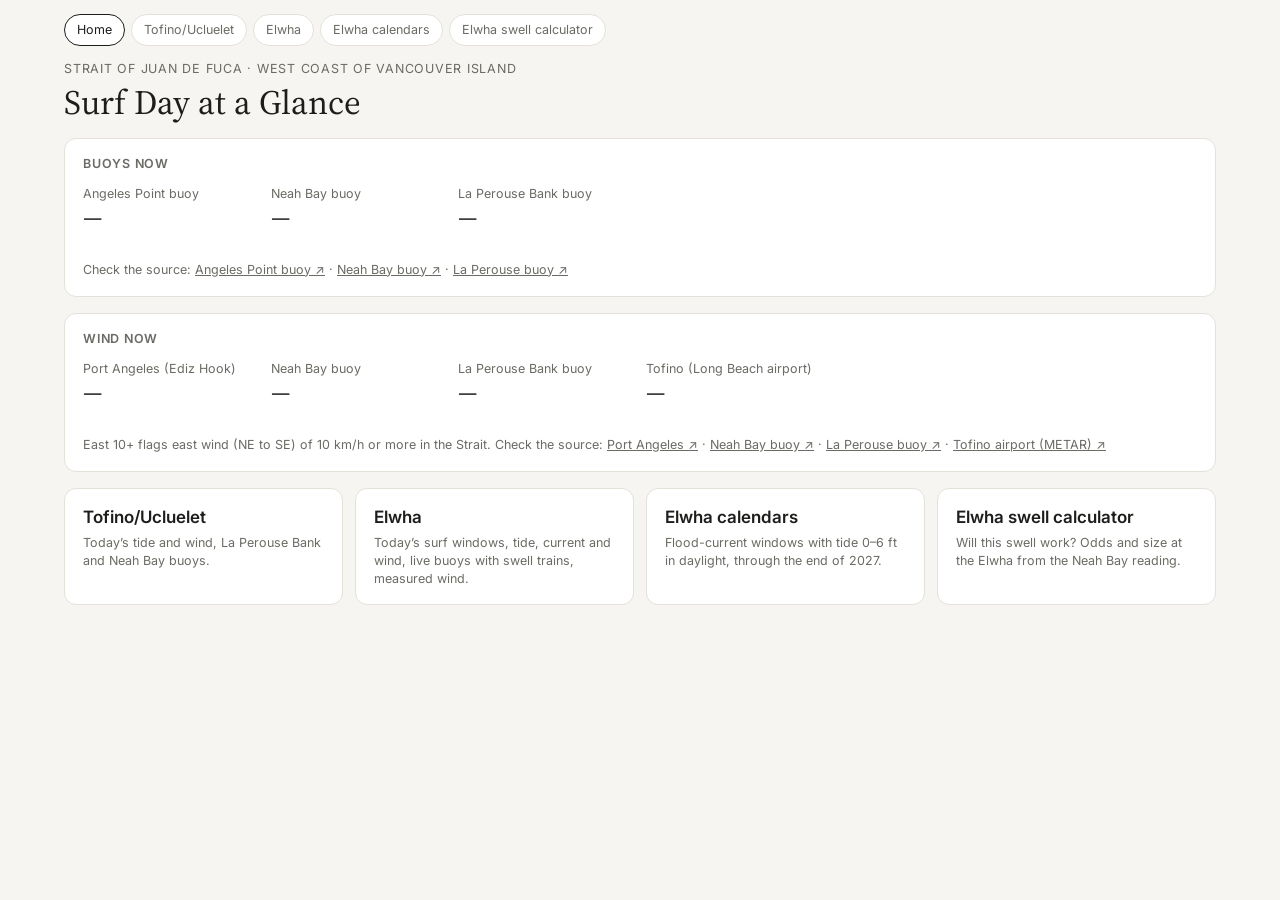
==== index.html @ 18128c05 "Home: group buoys and wind, add Neah Bay and La Perouse wind; move the Elwha tab after Tofino Co-Aut" ====
<!doctype html>
<html lang="en">
<head>
<meta charset="utf-8">
<meta name="viewport" content="width=device-width, initial-scale=1, viewport-fit=cover">
<title>Surf Day at a Glance</title>
<link rel="manifest" href="manifest.webmanifest">
<link rel="apple-touch-icon" href="assets/icon-180.png">
<link rel="icon" href="assets/icon.svg" type="image/svg+xml">
<meta name="apple-mobile-web-app-capable" content="yes">
<meta name="apple-mobile-web-app-title" content="Surf">
<link rel="preconnect" href="https://fonts.googleapis.com">
<link href="https://fonts.googleapis.com/css2?family=Inter:wght@400;600&family=Source+Serif+4:opsz@8..60&display=swap" rel="stylesheet">
<link rel="stylesheet" href="assets/site.css">
<script src="assets/d3.min.js"></script>
<script src="assets/dash.js"></script>
<style>
  .home { max-width: 72rem; margin: 0 auto; display: grid; gap: 16px; }
  .home h1 { font-family: var(--font-anthropic-serif); font-weight: 400; font-size: 34px; margin: 6px 0 0; line-height: 1.1; }
  .home .eyebrow { font-size: var(--cds-font-size-caption); color: var(--color-fg-muted); text-transform: uppercase; letter-spacing: .06em; margin: 0; }
  .now { display: grid; grid-template-columns: repeat(auto-fit, minmax(min(100%, 10rem), 1fr)); gap: 12px; background: var(--color-panel); border: 1px solid var(--color-border-line); border-radius: var(--cds-radius); padding: 16px 18px; }
  .now .nm { font-size: var(--cds-font-size-caption); color: var(--color-fg-muted); margin: 0; }
  .now .big { font-family: var(--font-anthropic-serif); font-size: 24px; line-height: 1.15; font-variant-numeric: tabular-nums; min-height: 1.15em; }
  .now .sub { font-size: var(--cds-font-size-caption); color: var(--color-fg-muted); font-variant-numeric: tabular-nums; min-height: 1.3em; }
  .tiles { display: grid; grid-template-columns: repeat(auto-fit, minmax(min(100%, 16rem), 1fr)); gap: 12px; }
  .tile { display: block; text-decoration: none; background: var(--color-panel); border: 1px solid var(--color-border-line); border-radius: var(--cds-radius); padding: 16px 18px; }
  .tile:hover { border-color: var(--color-fg-muted); }
  .tile h2 { font-size: var(--cds-font-size-heading); margin: 0 0 4px; font-weight: 600; }
  .tile p { margin: 0; color: var(--color-fg-muted); font-size: var(--cds-font-size-caption); }
  .flag { color: var(--color-bad); font-weight: 600; }
  .now .grp { grid-column: 1 / -1; margin: 0; font-size: var(--cds-font-size-caption); font-weight: 600; text-transform: uppercase; letter-spacing: .06em; color: var(--color-fg-muted); }
  .now .src { grid-column: 1 / -1; margin: 0; }
</style>
</head>
<body>
<nav class="site-nav"><a href="./" aria-current="page">Home</a><a href="tofino.html">Tofino/Ucluelet</a><a href="ap.html">Elwha</a><a href="calendar.html">Elwha calendars</a><a href="calculator.html">Elwha swell calculator</a></nav>
<main class="home">
  <header>
    <p class="eyebrow">Strait of Juan de Fuca · West coast of Vancouver Island</p>
    <h1>Surf Day at a Glance</h1>
  </header>
  <section class="now" aria-label="Buoys now">
    <h2 class="grp">Buoys now</h2>
    <div><p class="nm">Angeles Point buoy</p><div class="big" data-draw="b_ap">—</div><div class="sub" data-draw="s_ap"></div></div>
    <div><p class="nm">Neah Bay buoy</p><div class="big" data-draw="b_neah">—</div><div class="sub" data-draw="s_neah"></div></div>
    <div><p class="nm">La Perouse Bank buoy</p><div class="big" data-draw="b_lp">—</div><div class="sub" data-draw="s_lp"></div></div>
    <p class="src">Check the source: <a href="https://www.ndbc.noaa.gov/station_page.php?station=46267" target="_blank" rel="noopener">Angeles Point buoy ↗</a> · <a href="https://www.ndbc.noaa.gov/station_page.php?station=46087" target="_blank" rel="noopener">Neah Bay buoy ↗</a> · <a href="https://www.ndbc.noaa.gov/station_page.php?station=46206" target="_blank" rel="noopener">La Perouse buoy ↗</a></p>
  </section>
  <section class="now" aria-label="Wind now">
    <h2 class="grp">Wind now</h2>
    <div><p class="nm">Port Angeles (Ediz Hook)</p><div class="big" data-draw="w_pa">—</div><div class="sub" data-draw="ws_pa"></div></div>
    <div><p class="nm">Neah Bay buoy</p><div class="big" data-draw="w_neah">—</div><div class="sub" data-draw="ws_neah"></div></div>
    <div><p class="nm">La Perouse Bank buoy</p><div class="big" data-draw="w_lp">—</div><div class="sub" data-draw="ws_lp"></div></div>
    <div><p class="nm">Tofino (Long Beach airport)</p><div class="big" data-draw="w_tof">—</div><div class="sub" data-draw="ws_tof"></div></div>
    <p class="src">East 10+ flags east wind (NE to SE) of 10 km/h or more in the Strait. Check the source: <a href="https://www.ndbc.noaa.gov/station_page.php?station=PTAW1" target="_blank" rel="noopener">Port Angeles ↗</a> · <a href="https://www.ndbc.noaa.gov/station_page.php?station=46087" target="_blank" rel="noopener">Neah Bay buoy ↗</a> · <a href="https://www.ndbc.noaa.gov/station_page.php?station=46206" target="_blank" rel="noopener">La Perouse buoy ↗</a> · <a href="https://aviationweather.gov/data/metar/?id=CYAZ&hours=12" target="_blank" rel="noopener">Tofino airport (METAR) ↗</a></p>
  </section>
  <section class="tiles">
    <a class="tile" href="tofino.html"><h2>Tofino/Ucluelet</h2><p>Today’s tide and wind, La Perouse Bank and Neah Bay buoys.</p></a>
    <a class="tile" href="ap.html"><h2>Elwha</h2><p>Today’s surf windows, tide, current and wind, live buoys with swell trains, measured wind.</p></a>
    <a class="tile" href="calendar.html"><h2>Elwha calendars</h2><p>Flood-current windows with tide 0–6 ft in daylight, through the end of 2027.</p></a>
    <a class="tile" href="calculator.html"><h2>Elwha swell calculator</h2><p>Will this swell work? Odds and size at the Elwha from the Neah Bay reading.</p></a>
  </section>
</main>
<p class="site-updated" id="updated"></p>
<script>
(() => {
  const ok = (id) => dash.data(id).status === 'ok';
  const last = (id) => (ok(id) ? dash.data(id).data.slice().sort((a, b) => (a.at < b.at ? -1 : 1)).slice(-1)[0] : null);
  const clock = (at) => { const h = +at.slice(11, 13), m = at.slice(14, 16); return `${(h + 11) % 12 + 1}:${m} ${h < 12 ? 'AM' : 'PM'}`; };
  const big = (r) => (r ? `${r.wave_ft} ft @ ${r.period_s ?? '—'} s` : '—');
  dash.draw('b_ap', (el) => { el.textContent = big(last('ap')); });
  dash.draw('s_ap', (el) => { const r = last('ap'); el.textContent = r ? `${r.direction ?? ''} · ${clock(r.at)} WA` : ''; });
  dash.draw('b_neah', (el) => { el.textContent = big(last('neah')); });
  dash.draw('s_neah', (el) => { const r = last('neah'); el.textContent = r ? `${r.direction ?? ''} ${r.dir_type ?? ''} · ${clock(r.at)} WA` : ''; });
  dash.draw('b_lp', (el) => { el.textContent = big(last('lp')); });
  dash.draw('s_lp', (el) => { const r = last('lp'); el.textContent = r ? `${clock(r.at)} WA` : ''; });
  const obs = (name) => (ok('wind') ? dash.data('wind').data.filter((r) => r.station === name).slice(-1)[0] : null);
  const tof = () => (ok('tofobs') ? dash.data('tofobs').data.slice(-1)[0] : null);
  const bcClock = (iso) => new Date(iso).toLocaleTimeString('en-US', { timeZone: 'America/Vancouver', hour: 'numeric', minute: '2-digit' });
  const windBig = (r) => (!r ? '—' : r.wind_kmh === 0 || r.dir_deg == null ? (r.wind_kmh ? `${r.wind_dir ?? 'VRB'} ${r.wind_kmh} km/h` : 'Calm') : `${r.wind_dir} ${r.wind_kmh} km/h`);
  const windSub = (el, r, when, strait) => {
    if (!r) return (el.textContent = '');
    el.replaceChildren(`${r.gust_kmh != null ? `gusts ${r.gust_kmh} · ` : ''}${when}`);
    if (strait && r.dir_deg != null && r.dir_deg >= 45 && r.dir_deg <= 135 && r.wind_kmh >= 10) { const f = document.createElement('span'); f.className = 'flag'; f.textContent = ' · East 10+'; el.append(f); }
  };
  for (const [k, name, strait] of [['pa', 'Port Angeles', true], ['neah', 'Neah Bay', true], ['lp', 'La Perouse Bank', false]]) {
    dash.draw('w_' + k, (el) => { el.textContent = windBig(obs(name)); });
    dash.draw('ws_' + k, (el) => { const r = obs(name); windSub(el, r, r ? `${clock(r.at)} WA` : '', strait); });
  }
  dash.draw('w_tof', (el) => { el.textContent = windBig(tof()); });
  dash.draw('ws_tof', (el) => { const r = tof(); windSub(el, r, r ? `${bcClock(r.utc)} BC` : '', false); });
  dash.load({ tofobs: 'data/tofino_obs.json', ap: 'data/ap_buoy.json', neah: 'data/neah_buoy.json', lp: 'data/lp_buoy.json', wind: 'data/wind_obs.json' }, ['buoys', 'wind_obs', 'tofino_obs']);
})();
</script>
</body>
</html>
---- assets/site.css ----
:root {
  --font-anthropic-sans: "Inter", system-ui, -apple-system, "Segoe UI", sans-serif;
  --font-anthropic-serif: "Source Serif 4", Georgia, serif;
  --cds-gap-xs: 4px; --cds-gap-sm: 8px; --cds-gap-md: 12px; --cds-gap-lg: 16px;
  --cds-pad-xs: 4px; --cds-pad-sm: 8px; --cds-pad-lg: 18px;
  --cds-radius: 12px;
  --cds-font-size-caption: 12.5px; --cds-font-size-body: 14.5px; --cds-font-size-heading: 17px; --cds-font-size-title: 26px;
  --cds-font-weight-medium: 600;
  --cds-dur-slow: .3s;

  --color-bg: #f6f5f1;
  --color-panel: #ffffff;
  --color-fg: #1d1d1b;
  --color-fg-muted: #6b6a64;
  --color-border-line: #e3e1da;
  --color-ok: #1f8a5b;
  --color-warn: #b7791f;
  --color-bad: #c0392b;
  --cds-chart-grid: #ecebe6;
  --cds-chart-reference: #b9b7ae;
  --cds-chart-axis: #a3a199;
  --cds-chart-muted: #b3b1a8;
  --cds-surface-popover: #ffffff;
  --cds-border: #dcdad2;
  --cds-shadow-popover: 0 4px 16px rgba(0,0,0,.12);
  --cds-text-secondary: #6b6a64;
  --series-0: #2f6fb5; --series-1: #2b8fa8; --series-2: #c9702b; --series-3: #6d5bc4; --series-4: #b0477a;
  color-scheme: light;
}
@media (prefers-color-scheme: dark) {
  :root {
    --color-bg: #161614; --color-panel: #1f1f1c; --color-fg: #ecebe6; --color-fg-muted: #a09f97;
    --color-border-line: #33322e; --color-ok: #3fb67f; --color-warn: #e0a243; --color-bad: #e5604f;
    --cds-chart-grid: #2c2b28; --cds-chart-reference: #5d5c55; --cds-chart-axis: #6e6d66; --cds-chart-muted: #6e6d66;
    --cds-surface-popover: #2a2a26; --cds-border: #3d3c37; --cds-shadow-popover: 0 4px 16px rgba(0,0,0,.5);
    --cds-text-secondary: #a09f97;
    --series-0: #6ea8e8; --series-1: #5cc3d6; --series-2: #e8995a; --series-3: #a596ef; --series-4: #e27fae;
    color-scheme: dark;
  }
}
* { box-sizing: border-box; }
html { -webkit-text-size-adjust: 100%; }
body {
  margin: 0; background: var(--color-bg); color: var(--color-fg);
  font-family: var(--font-anthropic-sans); font-size: var(--cds-font-size-body); line-height: 1.45;
  padding: max(14px, env(safe-area-inset-top)) max(16px, env(safe-area-inset-right)) max(28px, env(safe-area-inset-bottom)) max(16px, env(safe-area-inset-left));
}
a { color: inherit; }
.site-nav { max-width: 72rem; margin: 0 auto 14px; display: flex; gap: 6px; overflow-x: auto; scrollbar-width: none; }
.site-nav::-webkit-scrollbar { display: none; }
.site-nav a { flex: none; text-decoration: none; font-size: var(--cds-font-size-caption); padding: 6px 12px; border-radius: 999px; border: 1px solid var(--color-border-line); color: var(--color-fg-muted); background: var(--color-panel); }
.site-nav a[aria-current=page] { color: var(--color-fg); border-color: var(--color-fg); }
.site-updated { max-width: 72rem; margin: 14px auto 0; font-size: var(--cds-font-size-caption); color: var(--color-fg-muted); }
.site-updated.stale { color: var(--color-warn); }
.dash-skeleton { color: transparent !important; background: linear-gradient(90deg, var(--cds-chart-grid), var(--color-border-line), var(--cds-chart-grid)); background-size: 200% 100%; animation: sk 1.4s infinite; border-radius: 6px; }
@keyframes sk { to { background-position: -200% 0; } }
.fc-tabs { display: flex; gap: 6px; flex-wrap: wrap; margin-bottom: 8px; }
.fc-tabs button { font: inherit; font-size: var(--cds-font-size-caption); padding: 5px 12px; border-radius: 999px; border: 1px solid var(--color-border-line); background: var(--color-panel); color: var(--color-fg-muted); cursor: pointer; }
.fc-tabs button[aria-pressed=true] { color: var(--color-fg); border-color: var(--color-fg); }
.fc-chart { position: relative; min-height: 250px; }
.fc-chart svg text { font-family: var(--font-anthropic-sans); font-size: 11px; fill: var(--color-fg-muted); }
.fc-chart svg .val { fill: var(--color-fg); }
.fc-tip { position: absolute; pointer-events: none; background: var(--cds-surface-popover); border: 1px solid var(--cds-border); border-radius: 8px; box-shadow: var(--cds-shadow-popover); padding: 4px 8px; font-size: var(--cds-font-size-caption); white-space: nowrap; z-index: 2; }
.fc-tip .t { color: var(--cds-text-secondary); }
.fc-cap { font-size: var(--cds-font-size-caption); color: var(--color-fg-muted); margin: 6px 0 0; }
.src { font-size: var(--cds-font-size-caption); color: var(--color-fg-muted); margin: 10px 0 0; line-height: 1.7; }
.src a { color: inherit; white-space: nowrap; }
.src a:hover { color: var(--color-fg); }
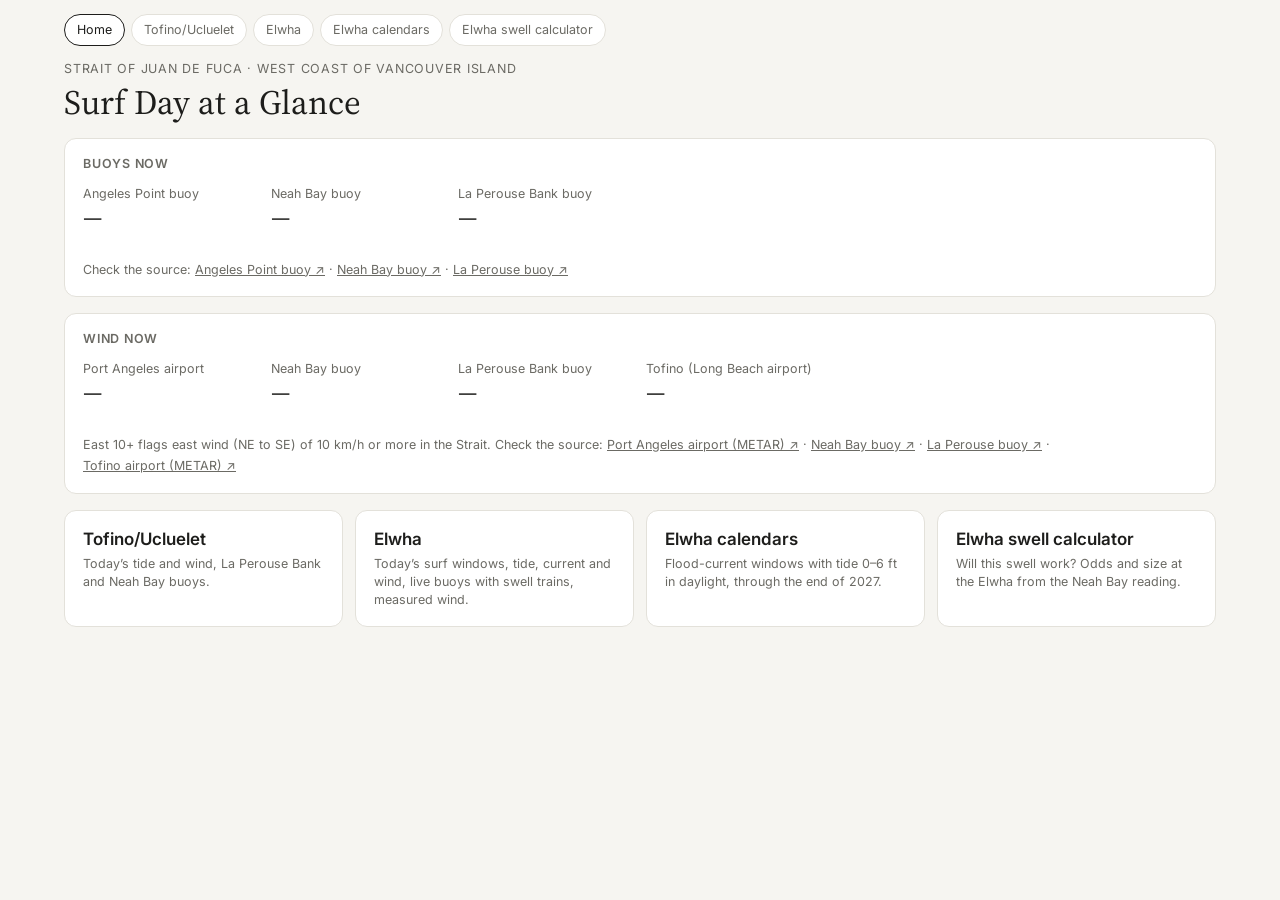
==== commit ee586a8a: "Use Port Angeles airport (KCLM) as the main Elwha wind The NOAA station previously labelled 'Ediz Ho" ====
--- a/index.html
+++ b/index.html
@@ -48,11 +48,11 @@
   </section>
   <section class="now" aria-label="Wind now">
     <h2 class="grp">Wind now</h2>
-    <div><p class="nm">Port Angeles (Ediz Hook)</p><div class="big" data-draw="w_pa">—</div><div class="sub" data-draw="ws_pa"></div></div>
+    <div><p class="nm">Port Angeles airport</p><div class="big" data-draw="w_pa">—</div><div class="sub" data-draw="ws_pa"></div></div>
     <div><p class="nm">Neah Bay buoy</p><div class="big" data-draw="w_neah">—</div><div class="sub" data-draw="ws_neah"></div></div>
     <div><p class="nm">La Perouse Bank buoy</p><div class="big" data-draw="w_lp">—</div><div class="sub" data-draw="ws_lp"></div></div>
     <div><p class="nm">Tofino (Long Beach airport)</p><div class="big" data-draw="w_tof">—</div><div class="sub" data-draw="ws_tof"></div></div>
-    <p class="src">East 10+ flags east wind (NE to SE) of 10 km/h or more in the Strait. Check the source: <a href="https://www.ndbc.noaa.gov/station_page.php?station=PTAW1" target="_blank" rel="noopener">Port Angeles ↗</a> · <a href="https://www.ndbc.noaa.gov/station_page.php?station=46087" target="_blank" rel="noopener">Neah Bay buoy ↗</a> · <a href="https://www.ndbc.noaa.gov/station_page.php?station=46206" target="_blank" rel="noopener">La Perouse buoy ↗</a> · <a href="https://aviationweather.gov/data/metar/?id=CYAZ&hours=12" target="_blank" rel="noopener">Tofino airport (METAR) ↗</a></p>
+    <p class="src">East 10+ flags east wind (NE to SE) of 10 km/h or more in the Strait. Check the source: <a href="https://aviationweather.gov/data/metar/?id=KCLM&hours=12" target="_blank" rel="noopener">Port Angeles airport (METAR) ↗</a> · <a href="https://www.ndbc.noaa.gov/station_page.php?station=46087" target="_blank" rel="noopener">Neah Bay buoy ↗</a> · <a href="https://www.ndbc.noaa.gov/station_page.php?station=46206" target="_blank" rel="noopener">La Perouse buoy ↗</a> · <a href="https://aviationweather.gov/data/metar/?id=CYAZ&hours=12" target="_blank" rel="noopener">Tofino airport (METAR) ↗</a></p>
   </section>
   <section class="tiles">
     <a class="tile" href="tofino.html"><h2>Tofino/Ucluelet</h2><p>Today’s tide and wind, La Perouse Bank and Neah Bay buoys.</p></a>
@@ -83,7 +83,7 @@
     el.replaceChildren(`${r.gust_kmh != null ? `gusts ${r.gust_kmh} · ` : ''}${when}`);
     if (strait && r.dir_deg != null && r.dir_deg >= 45 && r.dir_deg <= 135 && r.wind_kmh >= 10) { const f = document.createElement('span'); f.className = 'flag'; f.textContent = ' · East 10+'; el.append(f); }
   };
-  for (const [k, name, strait] of [['pa', 'Port Angeles', true], ['neah', 'Neah Bay', true], ['lp', 'La Perouse Bank', false]]) {
+  for (const [k, name, strait] of [['pa', 'Port Angeles airport', true], ['neah', 'Neah Bay', true], ['lp', 'La Perouse Bank', false]]) {
     dash.draw('w_' + k, (el) => { el.textContent = windBig(obs(name)); });
     dash.draw('ws_' + k, (el) => { const r = obs(name); windSub(el, r, r ? `${clock(r.at)} WA` : '', strait); });
   }
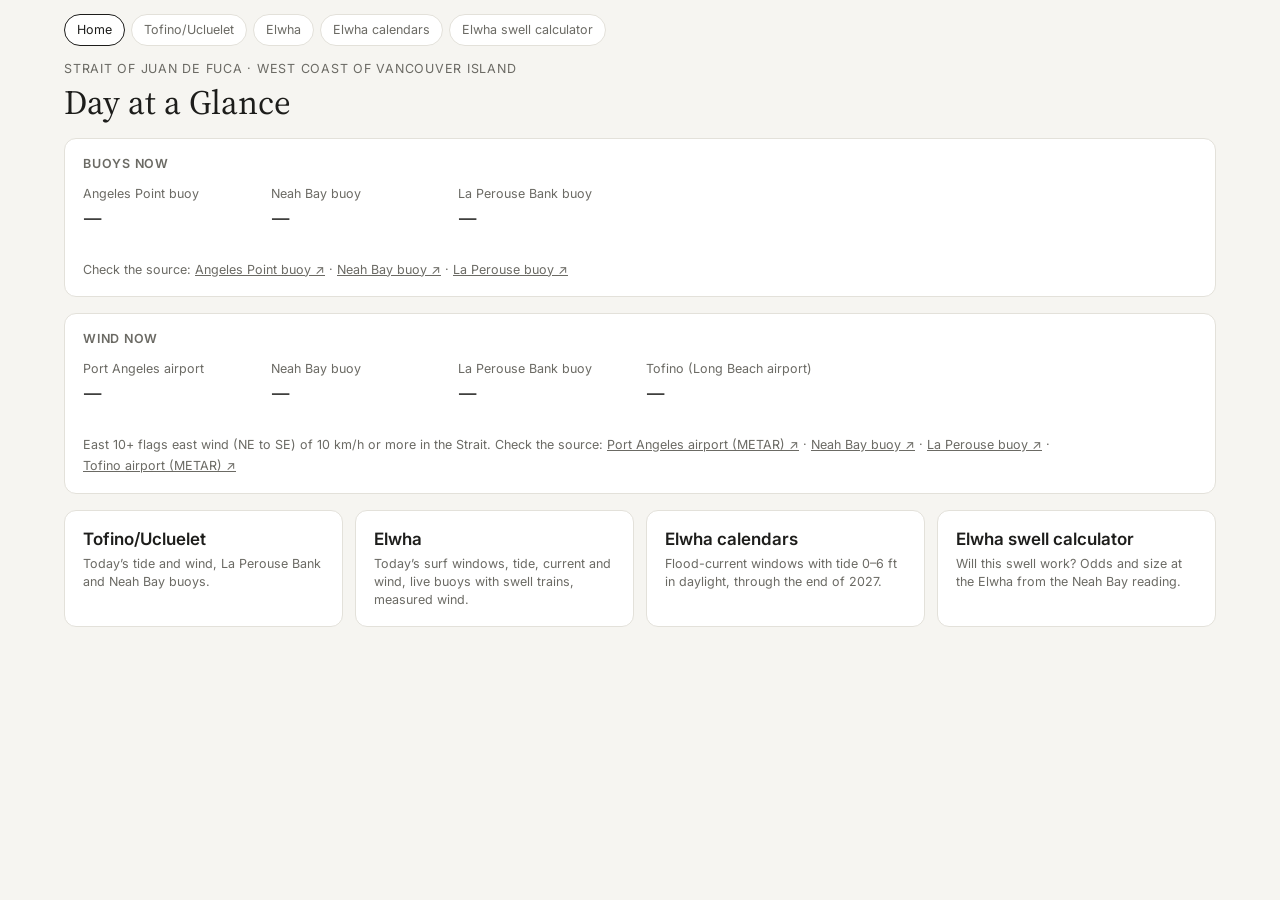
==== commit 330d45af: "Home header: Day at a Glance Co-Authored-By: Claude Opus 5.5 <noreply@anthropic.com> Claude-Session:" ====
--- a/index.html
+++ b/index.html
@@ -3,7 +3,7 @@
 <head>
 <meta charset="utf-8">
 <meta name="viewport" content="width=device-width, initial-scale=1, viewport-fit=cover">
-<title>Surf Day at a Glance</title>
+<title>Day at a Glance</title>
 <link rel="manifest" href="manifest.webmanifest">
 <link rel="apple-touch-icon" href="assets/icon-180.png">
 <link rel="icon" href="assets/icon.svg" type="image/svg+xml">
@@ -37,7 +37,7 @@
 <main class="home">
   <header>
     <p class="eyebrow">Strait of Juan de Fuca · West coast of Vancouver Island</p>
-    <h1>Surf Day at a Glance</h1>
+    <h1>Day at a Glance</h1>
   </header>
   <section class="now" aria-label="Buoys now">
     <h2 class="grp">Buoys now</h2>
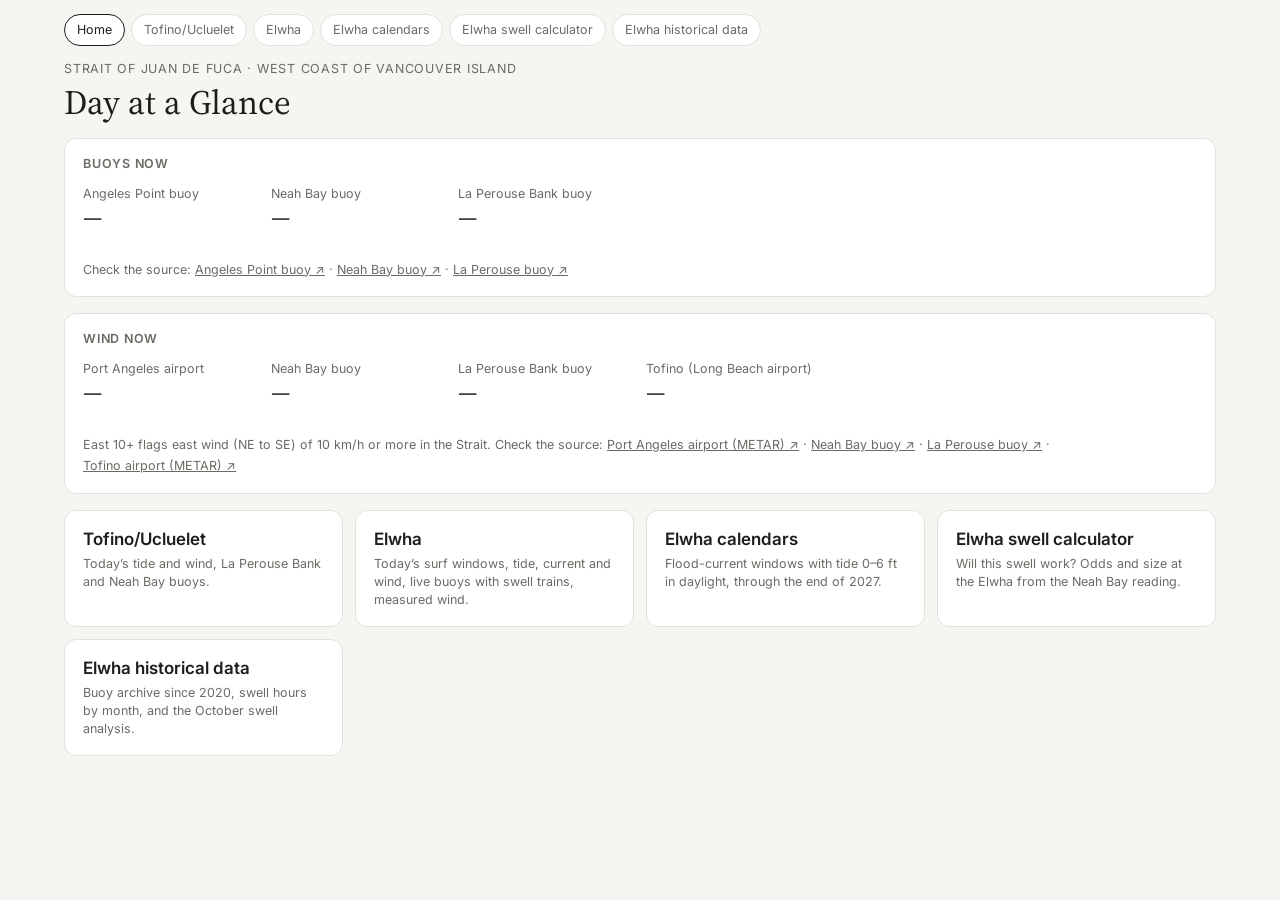
==== commit 98fae519: "Add Elwha Historical Data page Buoy archive browser (Neah Bay vs Angeles Point since 2020), swell ho" ====
--- a/index.html
+++ b/index.html
@@ -33,7 +33,7 @@
 </style>
 </head>
 <body>
-<nav class="site-nav"><a href="./" aria-current="page">Home</a><a href="tofino.html">Tofino/Ucluelet</a><a href="ap.html">Elwha</a><a href="calendar.html">Elwha calendars</a><a href="calculator.html">Elwha swell calculator</a></nav>
+<nav class="site-nav"><a href="./" aria-current="page">Home</a><a href="tofino.html">Tofino/Ucluelet</a><a href="ap.html">Elwha</a><a href="calendar.html">Elwha calendars</a><a href="calculator.html">Elwha swell calculator</a><a href="historical.html">Elwha historical data</a></nav>
 <main class="home">
   <header>
     <p class="eyebrow">Strait of Juan de Fuca · West coast of Vancouver Island</p>
@@ -59,6 +59,7 @@
     <a class="tile" href="ap.html"><h2>Elwha</h2><p>Today’s surf windows, tide, current and wind, live buoys with swell trains, measured wind.</p></a>
     <a class="tile" href="calendar.html"><h2>Elwha calendars</h2><p>Flood-current windows with tide 0–6 ft in daylight, through the end of 2027.</p></a>
     <a class="tile" href="calculator.html"><h2>Elwha swell calculator</h2><p>Will this swell work? Odds and size at the Elwha from the Neah Bay reading.</p></a>
+    <a class="tile" href="historical.html"><h2>Elwha historical data</h2><p>Buoy archive since 2020, swell hours by month, and the October swell analysis.</p></a>
   </section>
 </main>
 <p class="site-updated" id="updated"></p>
@@ -69,11 +70,11 @@
   const clock = (at) => { const h = +at.slice(11, 13), m = at.slice(14, 16); return `${(h + 11) % 12 + 1}:${m} ${h < 12 ? 'AM' : 'PM'}`; };
   const big = (r) => (r ? `${r.wave_ft} ft @ ${r.period_s ?? '—'} s` : '—');
   dash.draw('b_ap', (el) => { el.textContent = big(last('ap')); });
-  dash.draw('s_ap', (el) => { const r = last('ap'); el.textContent = r ? `${r.direction ?? ''} · ${clock(r.at)} WA` : ''; });
+  dash.draw('s_ap', (el) => { const r = last('ap'); el.textContent = r ? `${r.direction ?? ''} · ${clock(r.at)}` : ''; });
   dash.draw('b_neah', (el) => { el.textContent = big(last('neah')); });
-  dash.draw('s_neah', (el) => { const r = last('neah'); el.textContent = r ? `${r.direction ?? ''} ${r.dir_type ?? ''} · ${clock(r.at)} WA` : ''; });
+  dash.draw('s_neah', (el) => { const r = last('neah'); el.textContent = r ? `${r.direction ?? ''} ${r.dir_type ?? ''} · ${clock(r.at)}` : ''; });
   dash.draw('b_lp', (el) => { el.textContent = big(last('lp')); });
-  dash.draw('s_lp', (el) => { const r = last('lp'); el.textContent = r ? `${clock(r.at)} WA` : ''; });
+  dash.draw('s_lp', (el) => { const r = last('lp'); el.textContent = r ? `${clock(r.at)}` : ''; });
   const obs = (name) => (ok('wind') ? dash.data('wind').data.filter((r) => r.station === name).slice(-1)[0] : null);
   const tof = () => (ok('tofobs') ? dash.data('tofobs').data.slice(-1)[0] : null);
   const bcClock = (iso) => new Date(iso).toLocaleTimeString('en-US', { timeZone: 'America/Vancouver', hour: 'numeric', minute: '2-digit' });
@@ -85,10 +86,10 @@
   };
   for (const [k, name, strait] of [['pa', 'Port Angeles airport', true], ['neah', 'Neah Bay', true], ['lp', 'La Perouse Bank', false]]) {
     dash.draw('w_' + k, (el) => { el.textContent = windBig(obs(name)); });
-    dash.draw('ws_' + k, (el) => { const r = obs(name); windSub(el, r, r ? `${clock(r.at)} WA` : '', strait); });
+    dash.draw('ws_' + k, (el) => { const r = obs(name); windSub(el, r, r ? `${clock(r.at)}` : '', strait); });
   }
   dash.draw('w_tof', (el) => { el.textContent = windBig(tof()); });
-  dash.draw('ws_tof', (el) => { const r = tof(); windSub(el, r, r ? `${bcClock(r.utc)} BC` : '', false); });
+  dash.draw('ws_tof', (el) => { const r = tof(); windSub(el, r, r ? `${bcClock(r.utc)}` : '', false); });
   dash.load({ tofobs: 'data/tofino_obs.json', ap: 'data/ap_buoy.json', neah: 'data/neah_buoy.json', lp: 'data/lp_buoy.json', wind: 'data/wind_obs.json' }, ['buoys', 'wind_obs', 'tofino_obs']);
 })();
 </script>
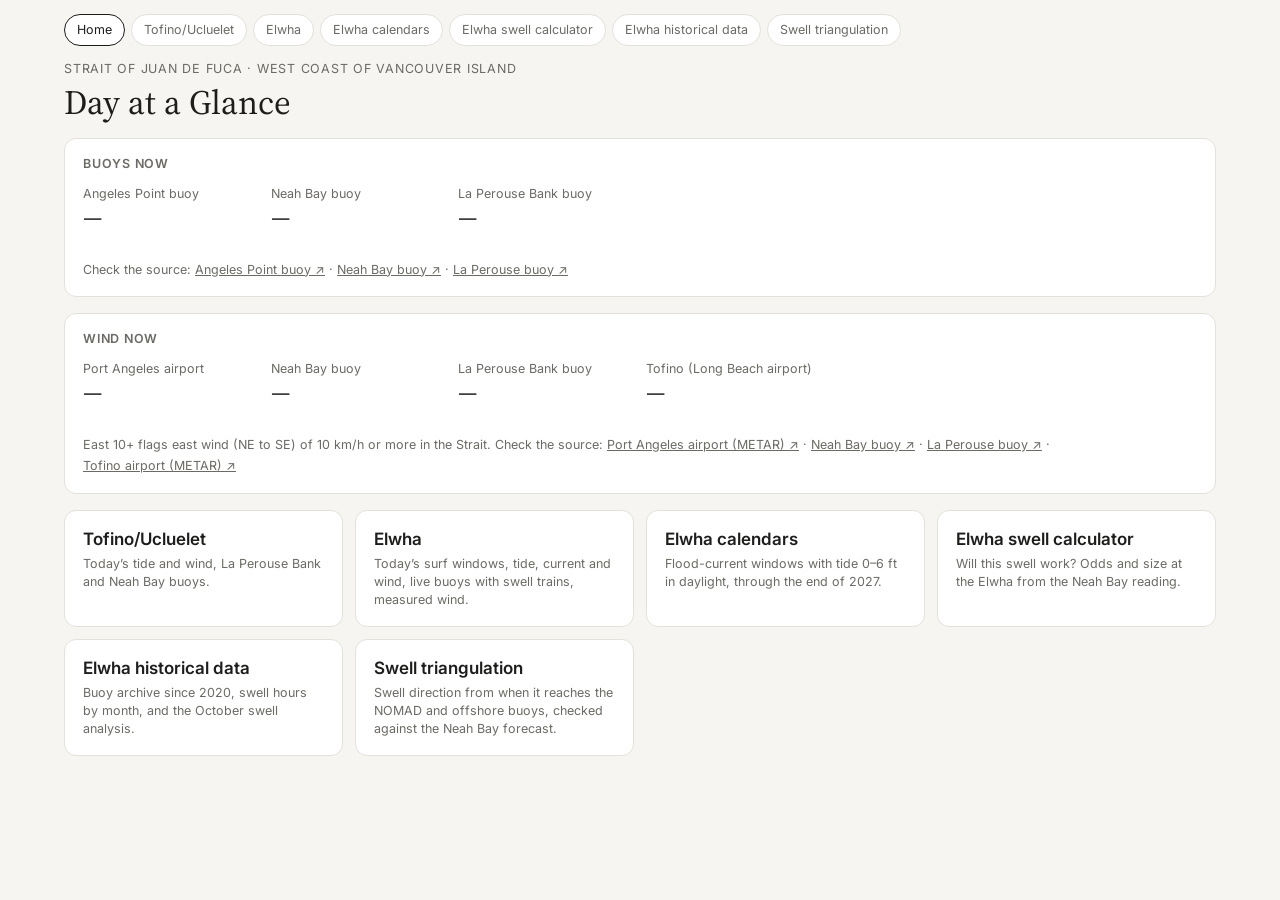
==== commit 15448ac6: "Add Swell Triangulation tool Fits a wavefront to swell arrival times at the NOMAD buoys plus West Wa" ====
--- a/index.html
+++ b/index.html
@@ -33,7 +33,7 @@
 </style>
 </head>
 <body>
-<nav class="site-nav"><a href="./" aria-current="page">Home</a><a href="tofino.html">Tofino/Ucluelet</a><a href="ap.html">Elwha</a><a href="calendar.html">Elwha calendars</a><a href="calculator.html">Elwha swell calculator</a><a href="historical.html">Elwha historical data</a></nav>
+<nav class="site-nav"><a href="./" aria-current="page">Home</a><a href="tofino.html">Tofino/Ucluelet</a><a href="ap.html">Elwha</a><a href="calendar.html">Elwha calendars</a><a href="calculator.html">Elwha swell calculator</a><a href="historical.html">Elwha historical data</a><a href="triangulate.html">Swell triangulation</a></nav>
 <main class="home">
   <header>
     <p class="eyebrow">Strait of Juan de Fuca · West coast of Vancouver Island</p>
@@ -60,6 +60,7 @@
     <a class="tile" href="calendar.html"><h2>Elwha calendars</h2><p>Flood-current windows with tide 0–6 ft in daylight, through the end of 2027.</p></a>
     <a class="tile" href="calculator.html"><h2>Elwha swell calculator</h2><p>Will this swell work? Odds and size at the Elwha from the Neah Bay reading.</p></a>
     <a class="tile" href="historical.html"><h2>Elwha historical data</h2><p>Buoy archive since 2020, swell hours by month, and the October swell analysis.</p></a>
+    <a class="tile" href="triangulate.html"><h2>Swell triangulation</h2><p>Swell direction from when it reaches the NOMAD and offshore buoys, checked against the Neah Bay forecast.</p></a>
   </section>
 </main>
 <p class="site-updated" id="updated"></p>
--- a/assets/site.css
+++ b/assets/site.css
@@ -57,7 +57,7 @@
 .fc-tabs { display: flex; gap: 6px; flex-wrap: wrap; margin-bottom: 8px; }
 .fc-tabs button { font: inherit; font-size: var(--cds-font-size-caption); padding: 5px 12px; border-radius: 999px; border: 1px solid var(--color-border-line); background: var(--color-panel); color: var(--color-fg-muted); cursor: pointer; }
 .fc-tabs button[aria-pressed=true] { color: var(--color-fg); border-color: var(--color-fg); }
-.fc-chart { position: relative; min-height: 250px; }
+.fc-chart { position: relative; min-height: 264px; }
 .fc-chart svg text { font-family: var(--font-anthropic-sans); font-size: 11px; fill: var(--color-fg-muted); }
 .fc-chart svg .val { fill: var(--color-fg); }
 .fc-tip { position: absolute; pointer-events: none; background: var(--cds-surface-popover); border: 1px solid var(--cds-border); border-radius: 8px; box-shadow: var(--cds-shadow-popover); padding: 4px 8px; font-size: var(--cds-font-size-caption); white-space: nowrap; z-index: 2; }
@@ -66,3 +66,18 @@
 .src { font-size: var(--cds-font-size-caption); color: var(--color-fg-muted); margin: 10px 0 0; line-height: 1.7; }
 .src a { color: inherit; white-space: nowrap; }
 .src a:hover { color: var(--color-fg); }
+.hr-wrap { overflow-x: auto; -webkit-overflow-scrolling: touch; }
+.hr-t { border-collapse: separate; border-spacing: 0; font-variant-numeric: tabular-nums; font-size: 12.5px; }
+.hr-t th, .hr-t td { text-align: center; padding: 5px 5px; min-width: 52px; border-bottom: 1px solid var(--color-border-line); white-space: nowrap; line-height: 1.25; }
+.hr-t thead th { font-weight: 600; color: var(--color-fg); font-size: 12px; vertical-align: bottom; }
+.hr-t thead th .d { display: block; font-size: 10.5px; color: var(--color-fg-muted); min-height: 1.2em; }
+.hr-t th.nd, .hr-t td.nd { border-left: 1px solid var(--color-border-line); }
+.hr-t th.dk { color: var(--color-fg-muted); font-weight: 400; }
+.hr-t .rl { position: sticky; left: 0; background: var(--color-panel); text-align: left; font-size: 11px; font-weight: 600; color: var(--color-fg-muted); padding-right: 10px; z-index: 1; min-width: 74px; }
+.hr-t td small { font-size: 10px; color: var(--color-fg-muted); }
+.hr-t td.mut { color: var(--color-fg-muted); }
+.hr-t td.bad { color: var(--color-bad); font-weight: 600; }
+.hr-t td.best { background: color-mix(in srgb, var(--color-ok) 85%, transparent); color: var(--color-bg); font-weight: 600; border-radius: 4px; }
+.hr-t td.okc { background: color-mix(in srgb, var(--color-ok) 22%, transparent); color: var(--color-ok); }
+.hr-t .past { opacity: .45; }
+.hr-t thead th.now { box-shadow: inset 0 -2px 0 var(--color-fg); }
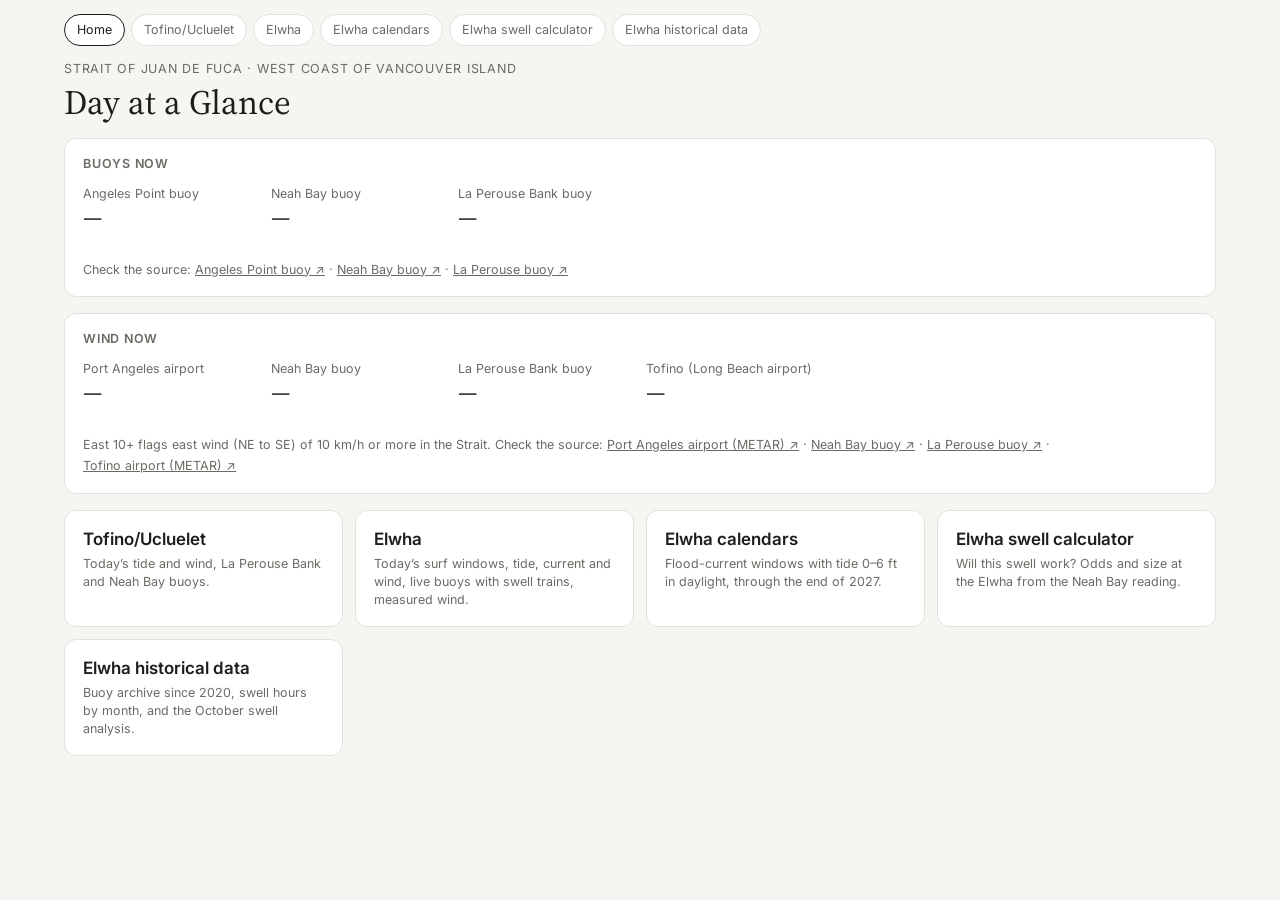
==== commit ad9d4cf2: "Remove swell triangulation page Co-Authored-By: Claude Opus 5.5 <noreply@anthropic.com> Claude-Sessi" ====
--- a/index.html
+++ b/index.html
@@ -33,7 +33,7 @@
 </style>
 </head>
 <body>
-<nav class="site-nav"><a href="./" aria-current="page">Home</a><a href="tofino.html">Tofino/Ucluelet</a><a href="ap.html">Elwha</a><a href="calendar.html">Elwha calendars</a><a href="calculator.html">Elwha swell calculator</a><a href="historical.html">Elwha historical data</a><a href="triangulate.html">Swell triangulation</a></nav>
+<nav class="site-nav"><a href="./" aria-current="page">Home</a><a href="tofino.html">Tofino/Ucluelet</a><a href="ap.html">Elwha</a><a href="calendar.html">Elwha calendars</a><a href="calculator.html">Elwha swell calculator</a><a href="historical.html">Elwha historical data</a></nav>
 <main class="home">
   <header>
     <p class="eyebrow">Strait of Juan de Fuca · West coast of Vancouver Island</p>
@@ -60,7 +60,6 @@
     <a class="tile" href="calendar.html"><h2>Elwha calendars</h2><p>Flood-current windows with tide 0–6 ft in daylight, through the end of 2027.</p></a>
     <a class="tile" href="calculator.html"><h2>Elwha swell calculator</h2><p>Will this swell work? Odds and size at the Elwha from the Neah Bay reading.</p></a>
     <a class="tile" href="historical.html"><h2>Elwha historical data</h2><p>Buoy archive since 2020, swell hours by month, and the October swell analysis.</p></a>
-    <a class="tile" href="triangulate.html"><h2>Swell triangulation</h2><p>Swell direction from when it reaches the NOMAD and offshore buoys, checked against the Neah Bay forecast.</p></a>
   </section>
 </main>
 <p class="site-updated" id="updated"></p>
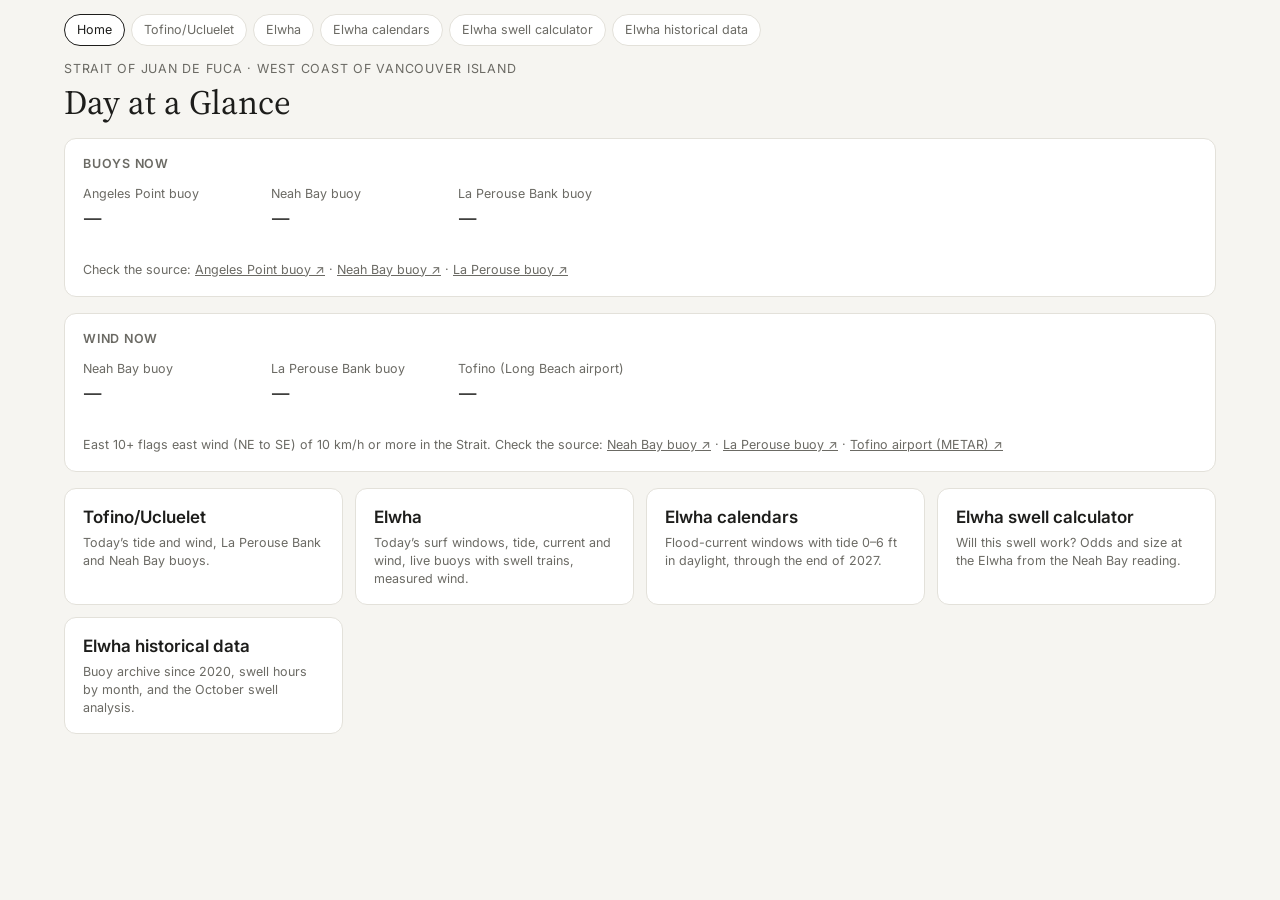
==== commit 3d49f5d0: "Home: remove Port Angeles airport wind Co-Authored-By: Claude Opus 5.5 <noreply@anthropic.com> Claud" ====
--- a/index.html
+++ b/index.html
@@ -48,11 +48,10 @@
   </section>
   <section class="now" aria-label="Wind now">
     <h2 class="grp">Wind now</h2>
-    <div><p class="nm">Port Angeles airport</p><div class="big" data-draw="w_pa">—</div><div class="sub" data-draw="ws_pa"></div></div>
     <div><p class="nm">Neah Bay buoy</p><div class="big" data-draw="w_neah">—</div><div class="sub" data-draw="ws_neah"></div></div>
     <div><p class="nm">La Perouse Bank buoy</p><div class="big" data-draw="w_lp">—</div><div class="sub" data-draw="ws_lp"></div></div>
     <div><p class="nm">Tofino (Long Beach airport)</p><div class="big" data-draw="w_tof">—</div><div class="sub" data-draw="ws_tof"></div></div>
-    <p class="src">East 10+ flags east wind (NE to SE) of 10 km/h or more in the Strait. Check the source: <a href="https://aviationweather.gov/data/metar/?id=KCLM&hours=12" target="_blank" rel="noopener">Port Angeles airport (METAR) ↗</a> · <a href="https://www.ndbc.noaa.gov/station_page.php?station=46087" target="_blank" rel="noopener">Neah Bay buoy ↗</a> · <a href="https://www.ndbc.noaa.gov/station_page.php?station=46206" target="_blank" rel="noopener">La Perouse buoy ↗</a> · <a href="https://aviationweather.gov/data/metar/?id=CYAZ&hours=12" target="_blank" rel="noopener">Tofino airport (METAR) ↗</a></p>
+    <p class="src">East 10+ flags east wind (NE to SE) of 10 km/h or more in the Strait. Check the source: <a href="https://www.ndbc.noaa.gov/station_page.php?station=46087" target="_blank" rel="noopener">Neah Bay buoy ↗</a> · <a href="https://www.ndbc.noaa.gov/station_page.php?station=46206" target="_blank" rel="noopener">La Perouse buoy ↗</a> · <a href="https://aviationweather.gov/data/metar/?id=CYAZ&hours=12" target="_blank" rel="noopener">Tofino airport (METAR) ↗</a></p>
   </section>
   <section class="tiles">
     <a class="tile" href="tofino.html"><h2>Tofino/Ucluelet</h2><p>Today’s tide and wind, La Perouse Bank and Neah Bay buoys.</p></a>
@@ -84,7 +83,7 @@
     el.replaceChildren(`${r.gust_kmh != null ? `gusts ${r.gust_kmh} · ` : ''}${when}`);
     if (strait && r.dir_deg != null && r.dir_deg >= 45 && r.dir_deg <= 135 && r.wind_kmh >= 10) { const f = document.createElement('span'); f.className = 'flag'; f.textContent = ' · East 10+'; el.append(f); }
   };
-  for (const [k, name, strait] of [['pa', 'Port Angeles airport', true], ['neah', 'Neah Bay', true], ['lp', 'La Perouse Bank', false]]) {
+  for (const [k, name, strait] of [['neah', 'Neah Bay', true], ['lp', 'La Perouse Bank', false]]) {
     dash.draw('w_' + k, (el) => { el.textContent = windBig(obs(name)); });
     dash.draw('ws_' + k, (el) => { const r = obs(name); windSub(el, r, r ? `${clock(r.at)}` : '', strait); });
   }
